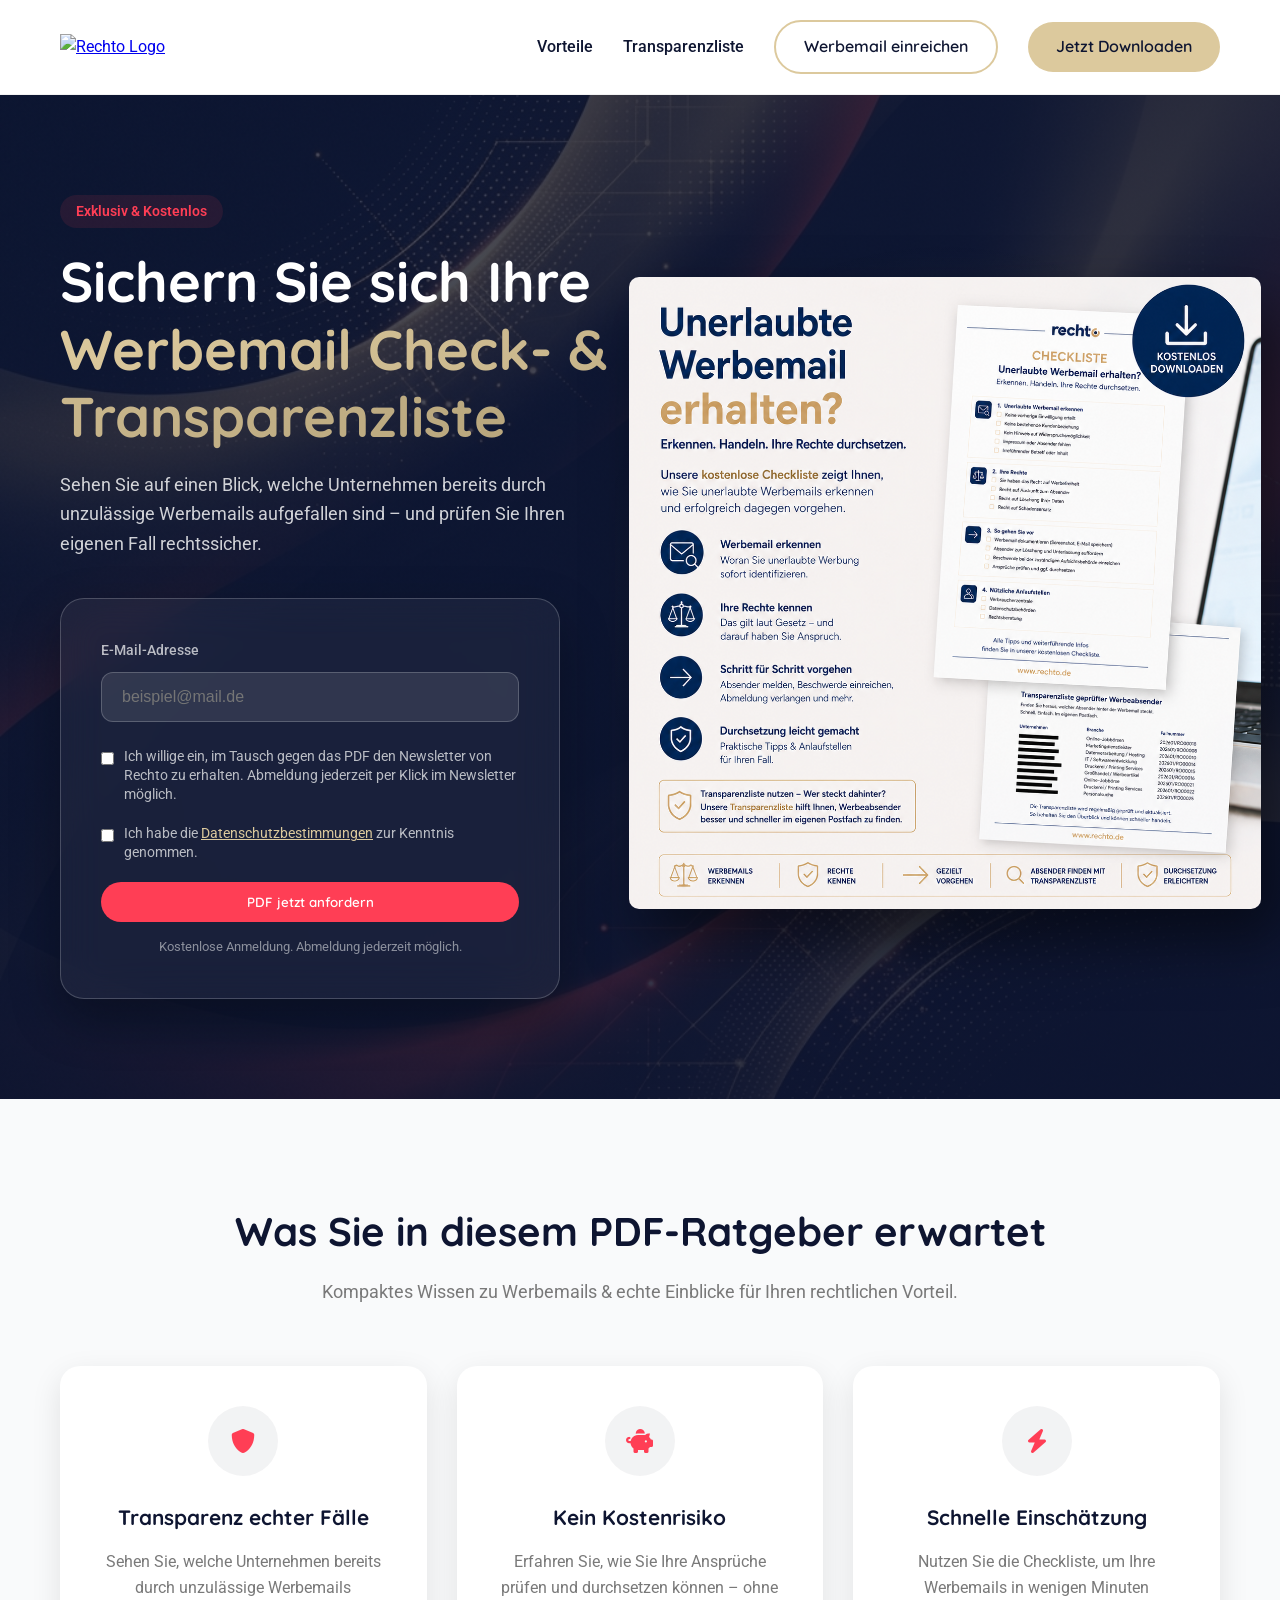
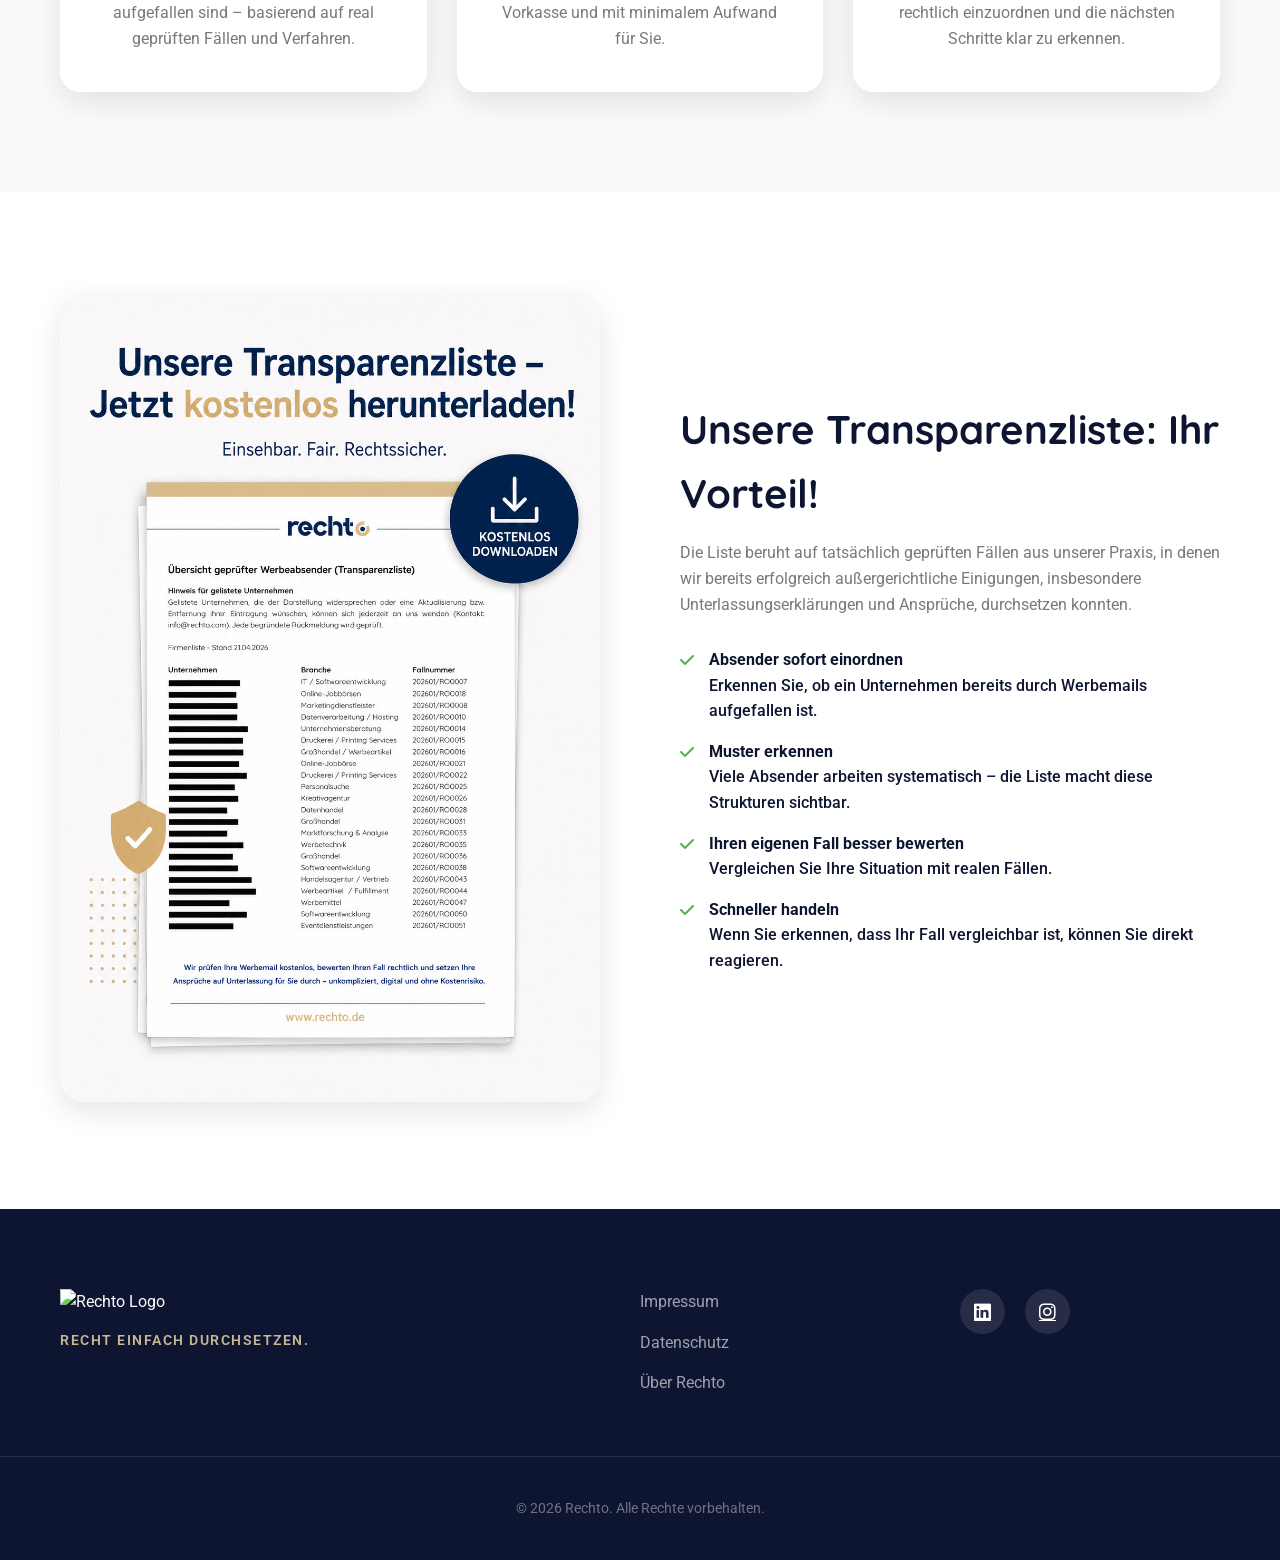
==== index.html @ 1e8a7e74 "feat: split privacy and newsletter opt-in checkboxes" ====
<!DOCTYPE html>
<html lang="de">
<head>
    <meta charset="UTF-8">
    <meta name="viewport" content="width=device-width, initial-scale=1.0">
    <title>Kostenloser PDF-Leitfaden | Rechto – Ihre Rechte sichern</title>
    <meta name="description" content="Melden Sie sich jetzt an und erhalten Sie unseren exklusiven PDF-Leitfaden kostenlos per E-Mail. Erfahren Sie alles über Ihre Rechte und wie Sie diese erfolgreich durchsetzen.">
    
    <!-- Fonts -->
    <link rel="preconnect" href="https://fonts.googleapis.com">
    <link rel="preconnect" href="https://fonts.gstatic.com" crossorigin>
    <link href="https://fonts.googleapis.com/css2?family=Quicksand:wght@400;500;600;700&family=Roboto:wght@300;400;500&display=swap" rel="stylesheet">
    
    <!-- CSS -->
    <link rel="stylesheet" href="style.css">
    
    <!-- Icons -->
    <link rel="stylesheet" href="https://cdnjs.cloudflare.com/ajax/libs/font-awesome/6.0.0/css/all.min.css">
</head>
<body>
    <header class="header">
        <div class="container header__container">
            <a href="https://rechto.de" class="logo">
                <img src="https://rechto.de/wp-content/uploads/2025/11/logo-rechto.png" alt="Rechto Logo">
            </a>
            <nav class="nav">
                <a href="#benefits" class="nav__link">Vorteile</a>
                <a href="#about" class="nav__link">Transparenzliste</a>
                <a href="https://rechto.de/spam-entschaedigung-pruefen/" class="btn btn--outline" target="_blank">Werbemail einreichen</a>
                <a href="#download" class="btn btn--primary">Jetzt Downloaden</a>
            </nav>
        </div>
    </header>

    <main>
        <!-- Hero Section -->
        <section class="hero" id="download">
            <div class="container hero__container">
                <div class="hero__content">
                    <span class="badge">Exklusiv & Kostenlos</span>
                    <h1 class="hero__title">Sichern Sie sich Ihre <span class="text-gradient">Werbemail Check- & Transparenzliste</span></h1>
                    <p class="hero__text">
                        Sehen Sie auf einen Blick, welche Unternehmen bereits durch unzulässige Werbemails aufgefallen sind – und prüfen Sie Ihren eigenen Fall rechtssicher.
                    </p>
                    
                    <!-- Form Container -->
                    <div class="form-card">
                        <iframe name="hidden_iframe" id="hidden_iframe" style="display:none;"></iframe>
                        <form id="custom-form" class="form" action="https://88cca040.sibforms.com/serve/[base64]" method="POST" target="hidden_iframe">
                            <div class="form__group">
                                <label for="custom-email" class="form__label">E-Mail-Adresse</label>
                                <input type="email" id="custom-email" name="EMAIL" class="form__input" placeholder="beispiel@mail.de" required>
                            </div>
                            <div class="form__group checkbox-group">
                                <input type="checkbox" id="custom-optin" name="OPT_IN" value="1" required>
                                <label for="custom-optin">Ich willige ein, im Tausch gegen das PDF den Newsletter von Rechto zu erhalten. Abmeldung jederzeit per Klick im Newsletter möglich.</label>
                            </div>
                            <div class="form__group checkbox-group">
                                <input type="checkbox" id="custom-privacy" name="PRIVACY" value="1" required>
                                <label for="custom-privacy">Ich habe die <a href="https://rechto.de/datenschutz/" target="_blank">Datenschutzbestimmungen</a> zur Kenntnis genommen.</label>
                            </div>
                            
                            <!-- Honeypot -->
                            <input type="text" name="email_address_check" value="" style="display:none;">
                            <input type="hidden" name="locale" value="de">
                            
                            <div class="form__footer">
                                <button type="submit" class="btn btn--secondary btn--block">PDF jetzt anfordern</button>
                                <p class="form__hint">Kostenlose Anmeldung. Abmeldung jederzeit möglich.</p>
                            </div>
                        </form>
                        
                        <div id="custom-success" class="form-success hidden">
                            <i class="fas fa-check-circle"></i>
                            <h3>Fast geschafft!</h3>
                            <p>Bitte bestätigen Sie Ihre E-Mail-Adresse in Ihrem Posteingang, um das PDF zu erhalten.</p>
                        </div>
                        <div id="custom-error" class="form-error hidden" style="color: #ff4d4d; text-align: center; margin-top: 15px;">
                            <p>Fehler bei der Anmeldung. Bitte versuchen Sie es erneut.</p>
                        </div>
                    </div>
                </div>
                
                <div class="hero__visual">
                    <div class="mockup-container">
                        <!-- Path to generated image -->
                        <img src="werbemail-entschaedigung.png" id="pdf-mockup-img" alt="PDF Leitfaden Mockup" class="mockup-img">
                        <div class="mockup-glow"></div>
                    </div>
                </div>
            </div>
        </section>

        <!-- Benefits Section -->
        <section class="benefits" id="benefits">
            <div class="container">
                <div class="section-header">
                    <h2 class="section-title">Was Sie in diesem PDF-Ratgeber erwartet</h2>
                    <p class="section-subtitle">Kompaktes Wissen zu Werbemails & echte Einblicke für Ihren rechtlichen Vorteil.</p>
                </div>
                
                <div class="benefits__grid">
                    <div class="benefit-card">
                        <div class="benefit-card__icon">
                            <i class="fas fa-shield-alt"></i>
                        </div>
                        <h3 class="benefit-card__title">Transparenz echter Fälle</h3>
                        <p class="benefit-card__text">Sehen Sie, welche Unternehmen bereits durch unzulässige Werbemails aufgefallen sind – basierend auf real geprüften Fällen und Verfahren.</p>
                    </div>
                    
                    <div class="benefit-card">
                        <div class="benefit-card__icon">
                            <i class="fas fa-piggy-bank"></i>
                        </div>
                        <h3 class="benefit-card__title">Kein Kostenrisiko</h3>
                        <p class="benefit-card__text">Erfahren Sie, wie Sie Ihre Ansprüche prüfen und durchsetzen können – ohne Vorkasse und mit minimalem Aufwand für Sie.</p>
                    </div>
                    
                    <div class="benefit-card">
                        <div class="benefit-card__icon">
                            <i class="fas fa-bolt"></i>
                        </div>
                        <h3 class="benefit-card__title">Schnelle Einschätzung</h3>
                        <p class="benefit-card__text">Nutzen Sie die Checkliste, um Ihre Werbemails in wenigen Minuten rechtlich einzuordnen und die nächsten Schritte klar zu erkennen.</p>
                    </div>
                </div>
            </div>
        </section>

        <!-- Trust Section -->
        <section class="trust" id="about">
            <div class="container trust__container">
                <div class="trust__image">
                    <img src="transparenzliste-werbemails.png" alt="Unsere Transparenzliste">
                </div>
                <div class="trust__content">
                    <h2 class="section-title">Unsere Transparenzliste: Ihr Vorteil!</h2>
                    <p>Die Liste beruht auf tatsächlich geprüften Fällen aus unserer Praxis, in denen wir bereits erfolgreich außergerichtliche Einigungen, insbesondere Unterlassungserklärungen und Ansprüche, durchsetzen konnten.</p>
                    <ul class="trust__list">
                        <li>
                            <i class="fas fa-check"></i>
                            <div>
                                <strong>Absender sofort einordnen</strong><br>
                                <span>Erkennen Sie, ob ein Unternehmen bereits durch Werbemails aufgefallen ist.</span>
                            </div>
                        </li>
                        <li>
                            <i class="fas fa-check"></i>
                            <div>
                                <strong>Muster erkennen</strong><br>
                                <span>Viele Absender arbeiten systematisch – die Liste macht diese Strukturen sichtbar.</span>
                            </div>
                        </li>
                        <li>
                            <i class="fas fa-check"></i>
                            <div>
                                <strong>Ihren eigenen Fall besser bewerten</strong><br>
                                <span>Vergleichen Sie Ihre Situation mit realen Fällen.</span>
                            </div>
                        </li>
                        <li>
                            <i class="fas fa-check"></i>
                            <div>
                                <strong>Schneller handeln</strong><br>
                                <span>Wenn Sie erkennen, dass Ihr Fall vergleichbar ist, können Sie direkt reagieren.</span>
                            </div>
                        </li>
                    </ul>
                </div>
            </div>
        </section>
    </main>

    <footer class="footer">
        <div class="container footer__container">
            <div class="footer__brand">
                <img src="https://rechto.de/wp-content/uploads/2025/11/logo-rechto.png" alt="Rechto Logo" class="footer__logo">
                <p>Recht einfach durchsetzen.</p>
            </div>
            <div class="footer__links">
                <a href="https://rechto.de/contact/" target="_blank">Impressum</a>
                <a href="https://rechto.de/datenschutz/" target="_blank">Datenschutz</a>
                <a href="https://rechto.de/about-us/" target="_blank">Über Rechto</a>
            </div>
            <div class="footer__social">
                <a href="#"><i class="fab fa-linkedin"></i></a>
                <a href="#"><i class="fab fa-instagram"></i></a>
            </div>
        </div>
        <div class="footer__bottom">
            <p>&copy; 2026 Rechto. Alle Rechte vorbehalten.</p>
        </div>
    </footer>

    <script src="main.js"></script>
</body>
</html>
---- style.css ----
:root {
    --primary-color: #0E1531;
    --secondary-color: #DCC99D;
    --accent-color: #FF3E55;
    --text-color: #797979;
    --text-light: #F8FAFC;
    --bg-light: #FFFFFF;
    --bg-dark: #0E1531;
    --glass-bg: rgba(255, 255, 255, 0.1);
    --glass-border: rgba(255, 255, 255, 0.2);
    --shadow: 0 10px 30px rgba(0, 0, 0, 0.1);
    --container-width: 1200px;
}

* {
    margin: 0;
    padding: 0;
    box-sizing: border-box;
}

body {
    font-family: 'Roboto', sans-serif;
    line-height: 1.6;
    color: var(--text-color);
    background-color: var(--bg-light);
    overflow-x: hidden;
}

h1, h2, h3, h4 {
    font-family: 'Quicksand', sans-serif;
    font-weight: 700;
    color: var(--primary-color);
}

.container {
    max-width: var(--container-width);
    margin: 0 auto;
    padding: 0 20px;
}

.hidden {
    display: none;
}

/* Typography Helpers */
.text-gradient {
    background: linear-gradient(135deg, var(--secondary-color), #b8a67d);
    -webkit-background-clip: text;
    background-clip: text;
    -webkit-text-fill-color: transparent;
}

/* Buttons */
.btn {
    display: inline-block;
    padding: 12px 28px;
    border-radius: 50px;
    font-family: 'Quicksand', sans-serif;
    font-weight: 600;
    text-decoration: none;
    transition: all 0.3s ease;
    cursor: pointer;
    border: none;
    text-align: center;
}

.btn--primary {
    background-color: var(--secondary-color);
    color: var(--primary-color);
}

.btn--primary:hover {
    background-color: #c9b489;
    transform: translateY(-2px);
    box-shadow: 0 5px 15px rgba(220, 201, 157, 0.4);
}

.btn--secondary {
    background-color: var(--accent-color);
    color: white;
}

.btn--secondary:hover {
    background-color: #e6374c;
    transform: translateY(-2px);
    box-shadow: 0 5px 15px rgba(255, 62, 85, 0.4);
}

.btn--outline {
    border: 2px solid var(--secondary-color);
    color: var(--primary-color);
}

.btn--outline:hover {
    background-color: var(--secondary-color);
    color: var(--primary-color);
}

.btn--block {
    display: block;
    width: 100%;
}

/* Badge */
.badge {
    display: inline-block;
    padding: 6px 16px;
    background-color: rgba(255, 62, 85, 0.1);
    color: var(--accent-color);
    border-radius: 20px;
    font-size: 0.85rem;
    font-weight: 600;
    margin-bottom: 20px;
}

/* Header */
.header {
    padding: 20px 0;
    position: sticky;
    top: 0;
    background: rgba(255, 255, 255, 0.9);
    backdrop-filter: blur(10px);
    z-index: 1000;
    border-bottom: 1px solid rgba(0, 0, 0, 0.05);
}

.header__container {
    display: flex;
    justify-content: space-between;
    align-items: center;
}

.logo img {
    height: 40px;
}

.nav {
    display: flex;
    align-items: center;
    gap: 30px;
}

.nav__link {
    text-decoration: none;
    color: var(--primary-color);
    font-weight: 500;
    transition: color 0.3s;
}

.nav__link:hover {
    color: var(--accent-color);
}

/* Hero Section */
.hero {
    padding: 100px 0;
    background-color: var(--bg-dark);
    background-image: url('assets/rechto_hero_bg_1776667033455.png');
    background-size: cover;
    background-position: center;
    position: relative;
    color: white;
    min-height: 80vh;
    display: flex;
    align-items: center;
}

.hero::before {
    content: '';
    position: absolute;
    top: 0;
    left: 0;
    width: 100%;
    height: 100%;
    background: radial-gradient(circle at top left, rgba(14, 21, 49, 0.7), rgba(14, 21, 49, 0.9));
}

.hero__container {
    position: relative;
    z-index: 1;
    display: grid;
    grid-template-columns: 1fr 1fr;
    gap: 60px;
    align-items: center;
}

.hero__title {
    font-size: 3.5rem;
    line-height: 1.2;
    margin-bottom: 20px;
    color: white;
}

.hero__text {
    font-size: 1.15rem;
    margin-bottom: 40px;
    color: rgba(255, 255, 255, 0.8);
    max-width: 600px;
}

/* Form Card */
.form-card {
    background: rgba(255, 255, 255, 0.05);
    backdrop-filter: blur(20px);
    border: 1px solid var(--glass-border);
    padding: 40px;
    border-radius: 24px;
    box-shadow: 0 20px 50px rgba(0, 0, 0, 0.3);
    max-width: 500px;
}

.form__group {
    margin-bottom: 25px;
}

.form__label {
    display: block;
    margin-bottom: 10px;
    font-size: 0.9rem;
    font-weight: 500;
    color: rgba(255, 255, 255, 0.7);
}

.form__input {
    width: 100%;
    padding: 15px 20px;
    background: rgba(255, 255, 255, 0.1);
    border: 1px solid rgba(255, 255, 255, 0.2);
    border-radius: 12px;
    color: white;
    font-size: 1rem;
    transition: all 0.3s;
}

.form__input:focus {
    outline: none;
    border-color: var(--secondary-color);
    background: rgba(255, 255, 255, 0.15);
}

.form__hint {
    margin-top: 15px;
    font-size: 0.8rem;
    color: rgba(255, 255, 255, 0.5);
    text-align: center;
}

.form__hint a {
    color: var(--secondary-color);
    text-decoration: none;
}

.checkbox-group {
    display: flex;
    align-items: flex-start;
    gap: 10px;
    margin-bottom: 20px;
}

.checkbox-group input {
    margin-top: 5px;
    cursor: pointer;
}

.checkbox-group label {
    font-size: 0.85rem;
    color: rgba(255, 255, 255, 0.7);
    line-height: 1.4;
    cursor: pointer;
}

.checkbox-group label a {
    color: var(--secondary-color);
    text-decoration: underline;
}

.form-success {
    text-align: center;
    padding: 20px 0;
}

.form-success i {
    font-size: 4rem;
    color: #4BB543;
    margin-bottom: 20px;
}

.form-success h3 {
    color: white;
    margin-bottom: 10px;
}

/* Visual Mockup */
.hero__visual {
    position: relative;
}

.mockup-container {
    position: relative;
    perspective: 1000px;
}

.mockup-img {
    width: 115%;
    max-width: none;
    margin-left: -7.5%;
    height: auto;
    border-radius: 10px;
    box-shadow: 20px 30px 60px rgba(0, 0, 0, 0.5);
    transform: translateZ(0);
    transform-origin: center;
    transition: transform 0.5s ease, box-shadow 0.5s ease;
    backface-visibility: hidden;
    image-rendering: -webkit-optimize-contrast;
}

.mockup-container:hover .mockup-img {
    transform: scale(1.05) translateZ(0);
    box-shadow: 25px 35px 70px rgba(0, 0, 0, 0.6);
}

.mockup-glow {
    position: absolute;
    top: 50%;
    left: 50%;
    transform: translate(-50%, -50%);
    width: 120%;
    height: 120%;
    background: radial-gradient(circle, rgba(220, 201, 157, 0.15) 0%, transparent 70%);
    z-index: -1;
}

/* Benefits Section */
.benefits {
    padding: 100px 0;
    background-color: #F9FAFB;
}

.section-header {
    text-align: center;
    margin-bottom: 60px;
}

.section-title {
    font-size: 2.5rem;
    margin-bottom: 15px;
}

.section-subtitle {
    font-size: 1.1rem;
    color: var(--text-color);
}

.benefits__grid {
    display: grid;
    grid-template-columns: repeat(3, 1fr);
    gap: 30px;
}

.benefit-card {
    background: white;
    padding: 40px;
    border-radius: 20px;
    box-shadow: var(--shadow);
    transition: transform 0.3s;
    text-align: center;
}

.benefit-card:hover {
    transform: translateY(-10px);
}

.benefit-card__icon {
    width: 70px;
    height: 70px;
    background: rgba(14, 21, 49, 0.05);
    border-radius: 50%;
    display: flex;
    align-items: center;
    justify-content: center;
    margin: 0 auto 25px;
    font-size: 1.5rem;
    color: var(--accent-color);
}

.benefit-card__title {
    margin-bottom: 15px;
    font-size: 1.3rem;
}

/* Trust Section */
.trust {
    padding: 100px 0;
}

.trust__container {
    display: grid;
    grid-template-columns: 1fr 1fr;
    gap: 80px;
    align-items: center;
}

.trust__image img {
    width: 100%;
    border-radius: 24px;
    box-shadow: var(--shadow);
    image-rendering: -webkit-optimize-contrast;
    transform: translateZ(0);
    backface-visibility: hidden;
}

.trust__list {
    list-style: none;
    margin: 30px 0;
}

.trust__list li {
    margin-bottom: 15px;
    display: flex;
    align-items: flex-start;
    gap: 15px;
    font-weight: 500;
    color: var(--primary-color);
}

.trust__list i {
    color: #4BB543;
    margin-top: 5px;
}

/* Footer */
.footer {
    background: var(--bg-dark);
    color: white;
    padding: 80px 0 40px;
}

.footer__container {
    display: grid;
    grid-template-columns: 2fr 1fr 1fr;
    gap: 60px;
    margin-bottom: 60px;
}

.footer__logo {
    height: 45px;
    margin-bottom: 15px;
    filter: brightness(1.2); /* Dezent aufhellen für dunklen Hintergrund */
}

.footer__brand p {
    color: var(--secondary-color);
    font-size: 0.85rem;
    text-transform: uppercase;
    letter-spacing: 1.5px;
    font-weight: 600;
    opacity: 0.9;
}

.footer__links {
    display: flex;
    flex-direction: column;
    gap: 15px;
}

.footer__links a {
    color: rgba(255, 255, 255, 0.6);
    text-decoration: none;
    transition: color 0.3s;
}

.footer__links a:hover {
    color: var(--secondary-color);
}

.footer__social {
    display: flex;
    gap: 20px;
}

.footer__social a {
    width: 45px;
    height: 45px;
    background: rgba(255, 255, 255, 0.1);
    border-radius: 50%;
    display: flex;
    align-items: center;
    justify-content: center;
    color: white;
    font-size: 1.2rem;
    transition: all 0.3s;
}

.footer__social a:hover {
    background: var(--secondary-color);
    color: var(--primary-color);
    transform: translateY(-5px);
}

.footer__bottom {
    border-top: 1px solid rgba(255, 255, 255, 0.1);
    padding-top: 40px;
    text-align: center;
    font-size: 0.9rem;
    color: rgba(255, 255, 255, 0.4);
}

/* Responsive */
@media (max-width: 1024px) {
    .hero__title {
        font-size: 2.8rem;
    }
    .hero__container, .trust__container {
        grid-template-columns: 1fr;
        gap: 40px;
    }
    .hero__content {
        text-align: center;
    }
    .hero__text {
        margin: 0 auto 40px;
    }
    .form-card {
        margin: 0 auto;
    }
    .hero__visual {
        max-width: 400px;
        margin: 0 auto;
    }
}

@media (max-width: 768px) {
    .nav {
        display: none;
    }
    .benefits__grid {
        grid-template-columns: 1fr;
    }
    .footer__container {
        grid-template-columns: 1fr;
        gap: 40px;
    }
}
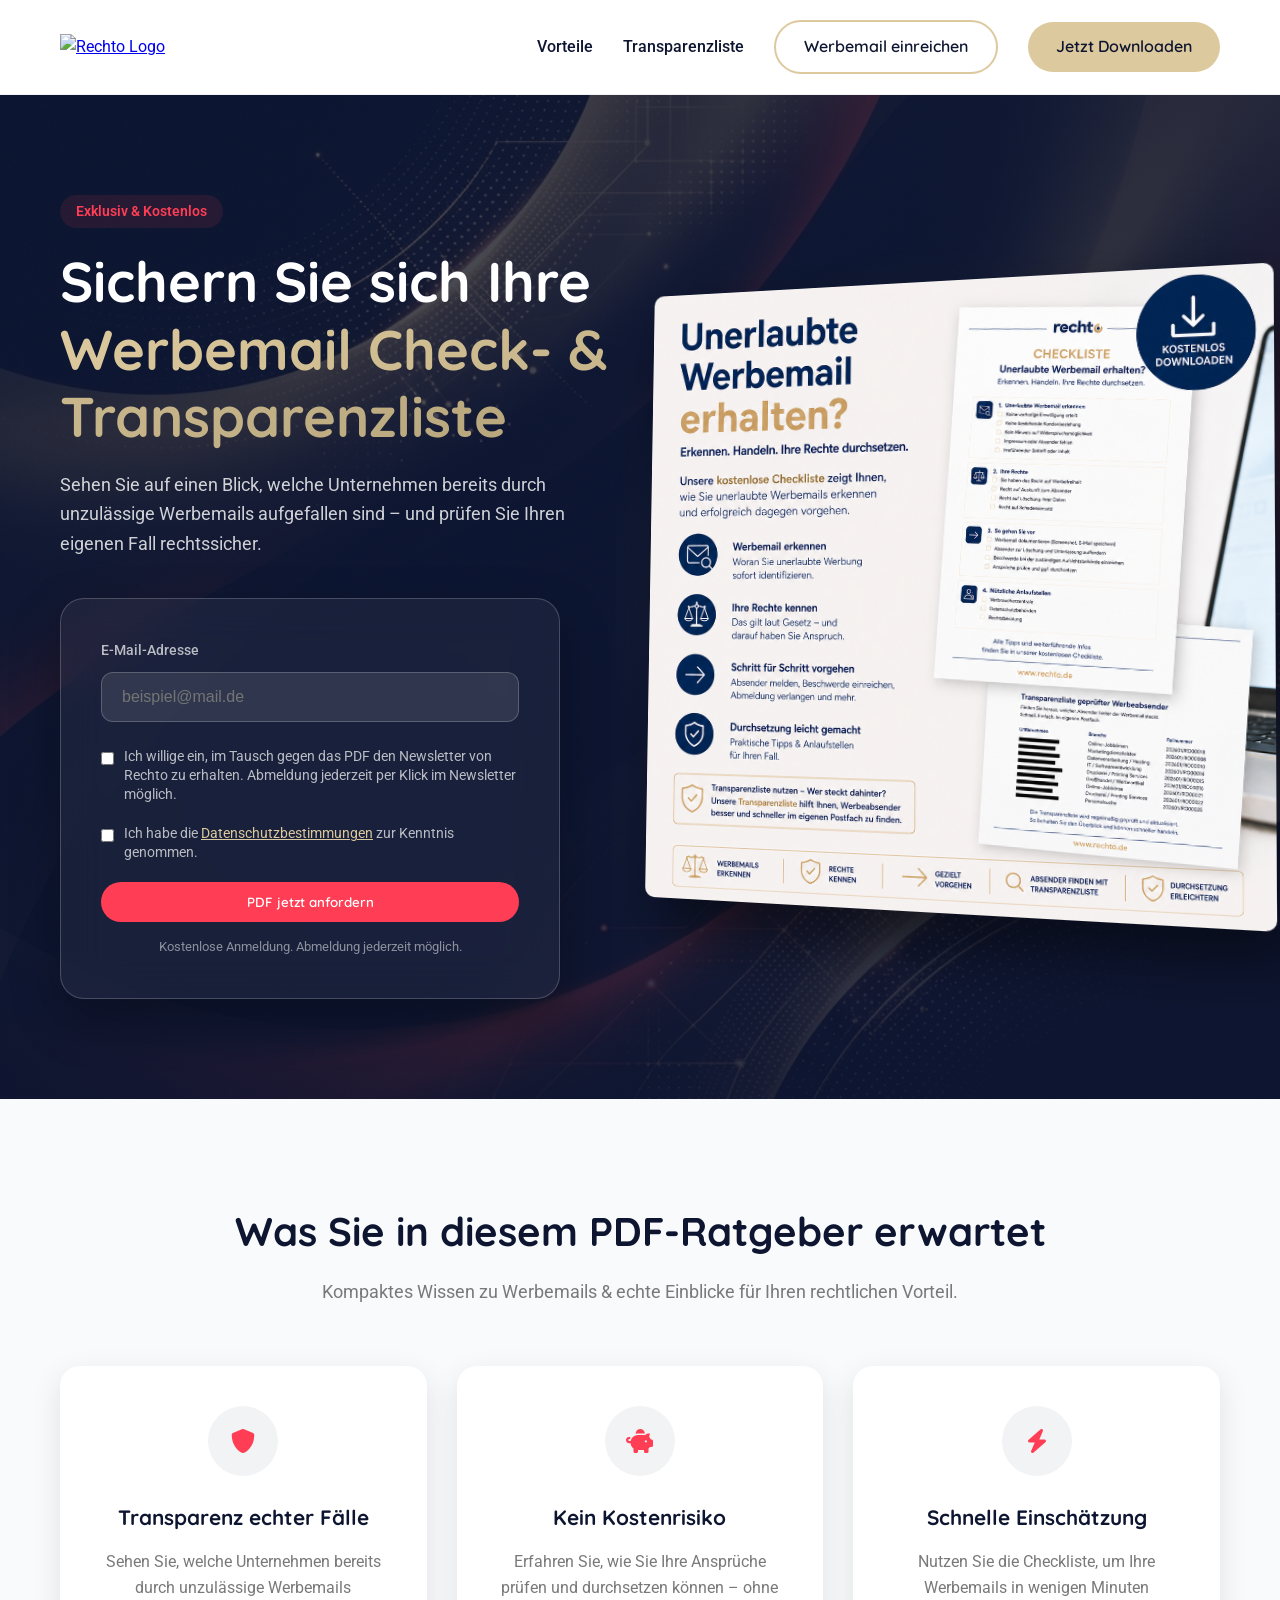
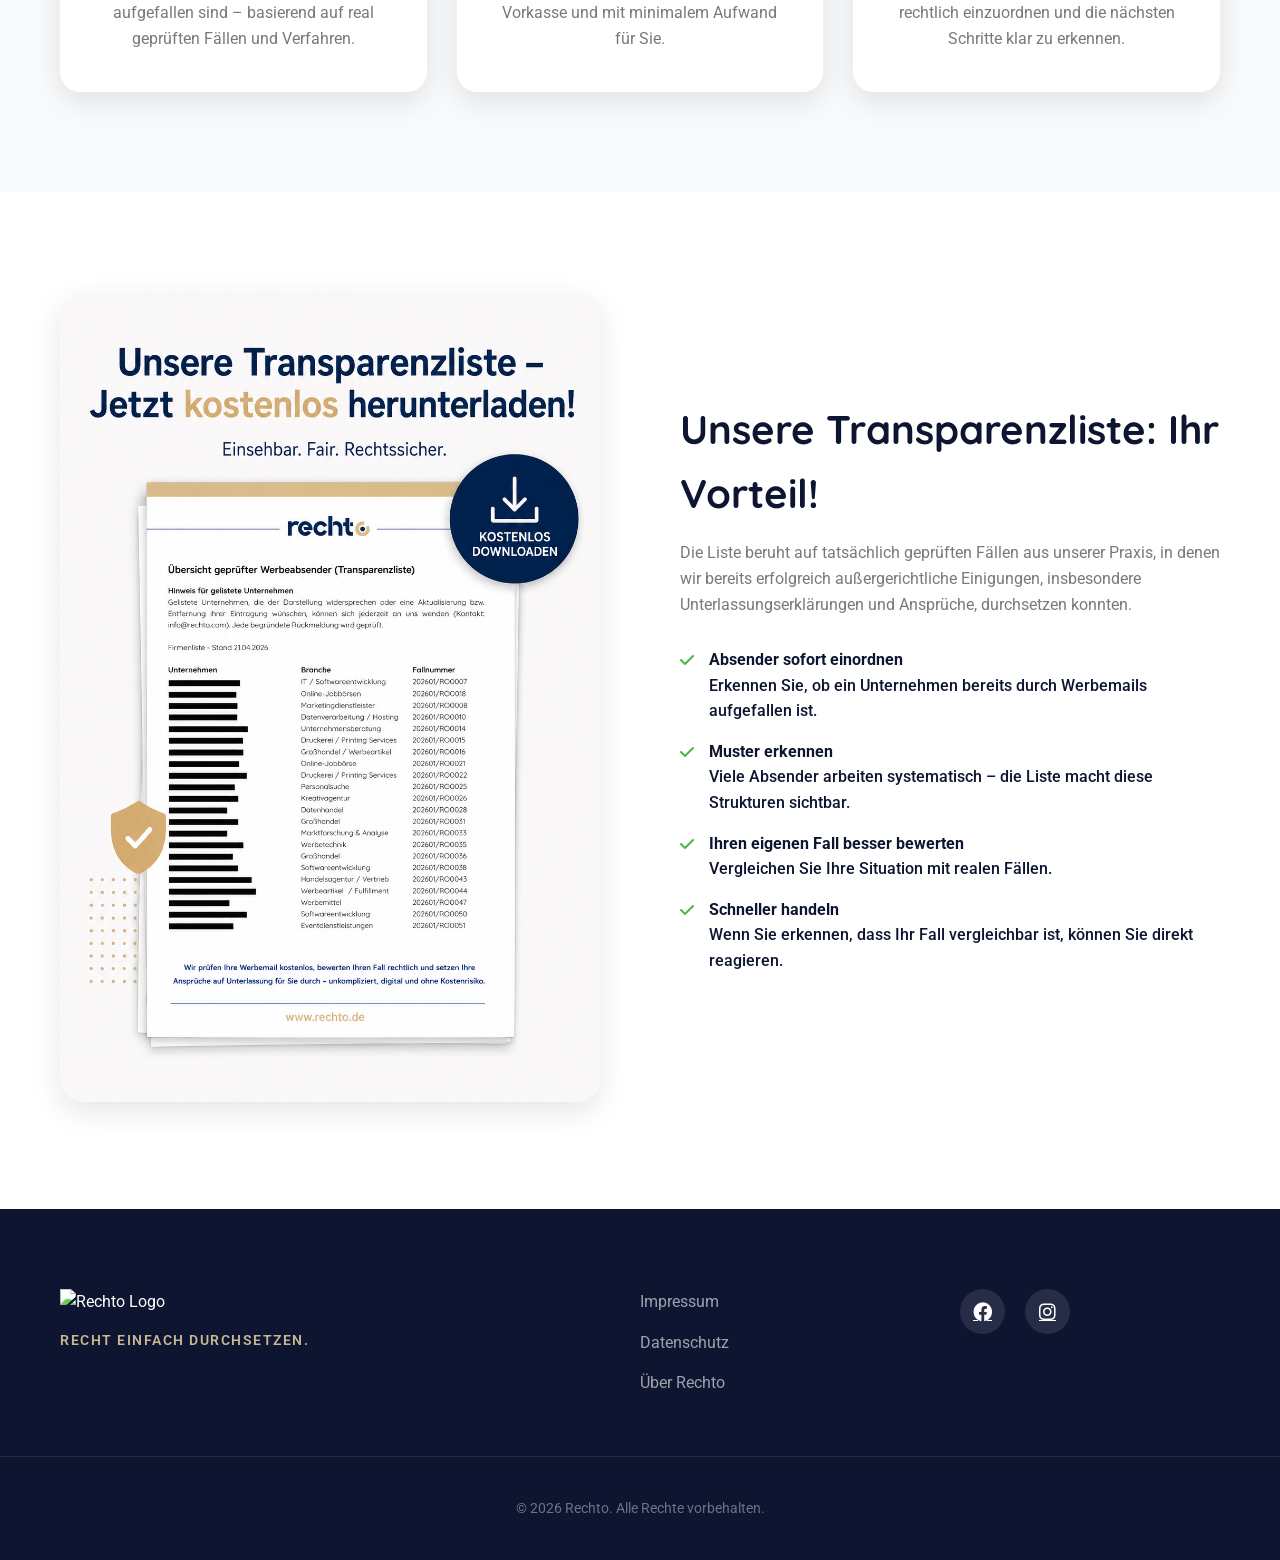
==== commit 8d009ca2: "feat: update social media links to facebook and instagram" ====
--- a/index.html
+++ b/index.html
@@ -4,7 +4,7 @@
     <meta charset="UTF-8">
     <meta name="viewport" content="width=device-width, initial-scale=1.0">
     <title>Kostenloser PDF-Leitfaden | Rechto – Ihre Rechte sichern</title>
-    <meta name="description" content="Melden Sie sich jetzt an und erhalten Sie unseren exklusiven PDF-Leitfaden kostenlos per E-Mail. Erfahren Sie alles über Ihre Rechte und wie Sie diese erfolgreich durchsetzen.">
+    <meta name="description" content="Kostenlose Checkliste & Transparenzliste zu unzulässigen Werbemails im B2B – jetzt herunterladen">
     
     <!-- Fonts -->
     <link rel="preconnect" href="https://fonts.googleapis.com">
@@ -183,8 +183,8 @@
                 <a href="https://rechto.de/about-us/" target="_blank">Über Rechto</a>
             </div>
             <div class="footer__social">
-                <a href="#"><i class="fab fa-linkedin"></i></a>
-                <a href="#"><i class="fab fa-instagram"></i></a>
+                <a href="https://www.facebook.com/people/Rechtode/61587501976251/" target="_blank"><i class="fab fa-facebook"></i></a>
+                <a href="https://www.instagram.com/rechto.de?igsh=bHFzbHFyeDd4MW55&amp;utm_source=qr" target="_blank"><i class="fab fa-instagram"></i></a>
             </div>
         </div>
         <div class="footer__bottom">
--- a/style.css
+++ b/style.css
@@ -307,7 +307,7 @@
     height: auto;
     border-radius: 10px;
     box-shadow: 20px 30px 60px rgba(0, 0, 0, 0.5);
-    transform: translateZ(0);
+    transform: rotateY(-10deg) rotateX(2deg) translateZ(0);
     transform-origin: center;
     transition: transform 0.5s ease, box-shadow 0.5s ease;
     backface-visibility: hidden;
@@ -315,7 +315,7 @@
 }
 
 .mockup-container:hover .mockup-img {
-    transform: scale(1.05) translateZ(0);
+    transform: rotateY(0deg) rotateX(0deg) translateZ(0);
     box-shadow: 25px 35px 70px rgba(0, 0, 0, 0.6);
 }
 
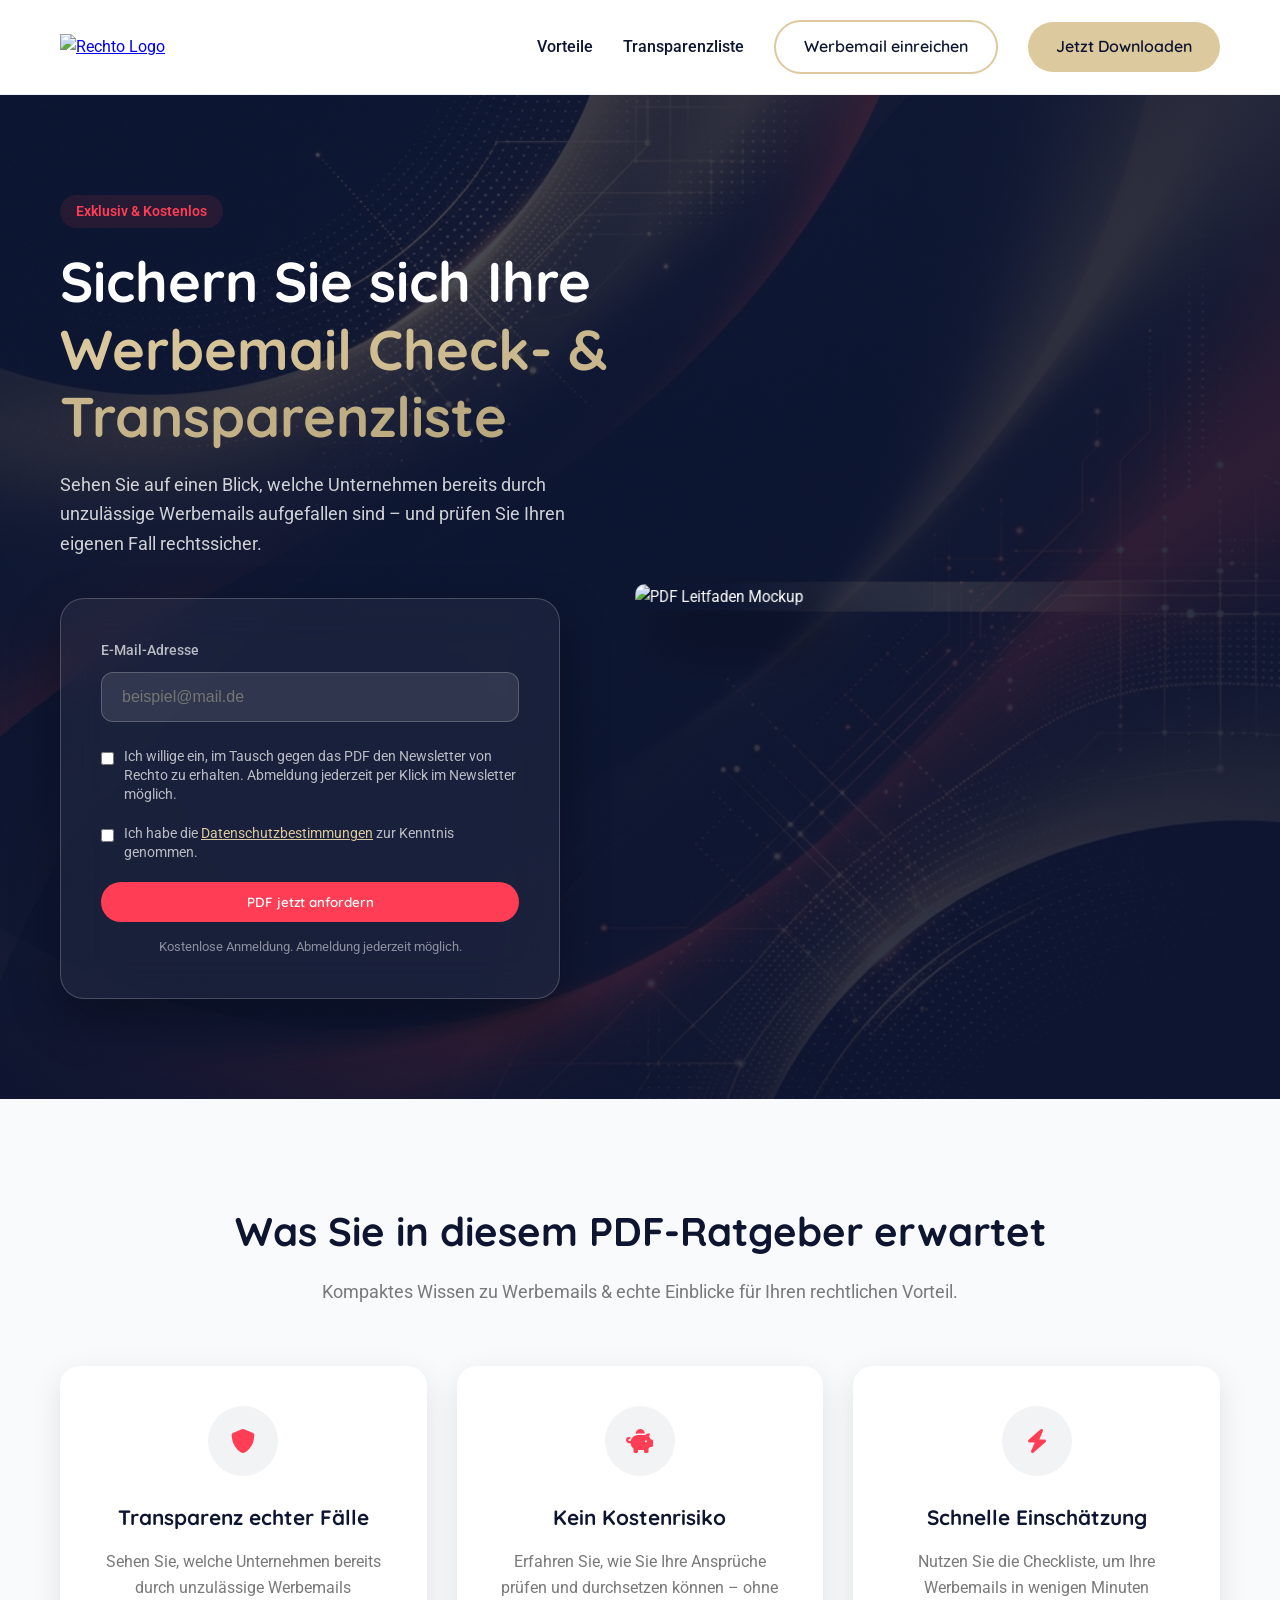
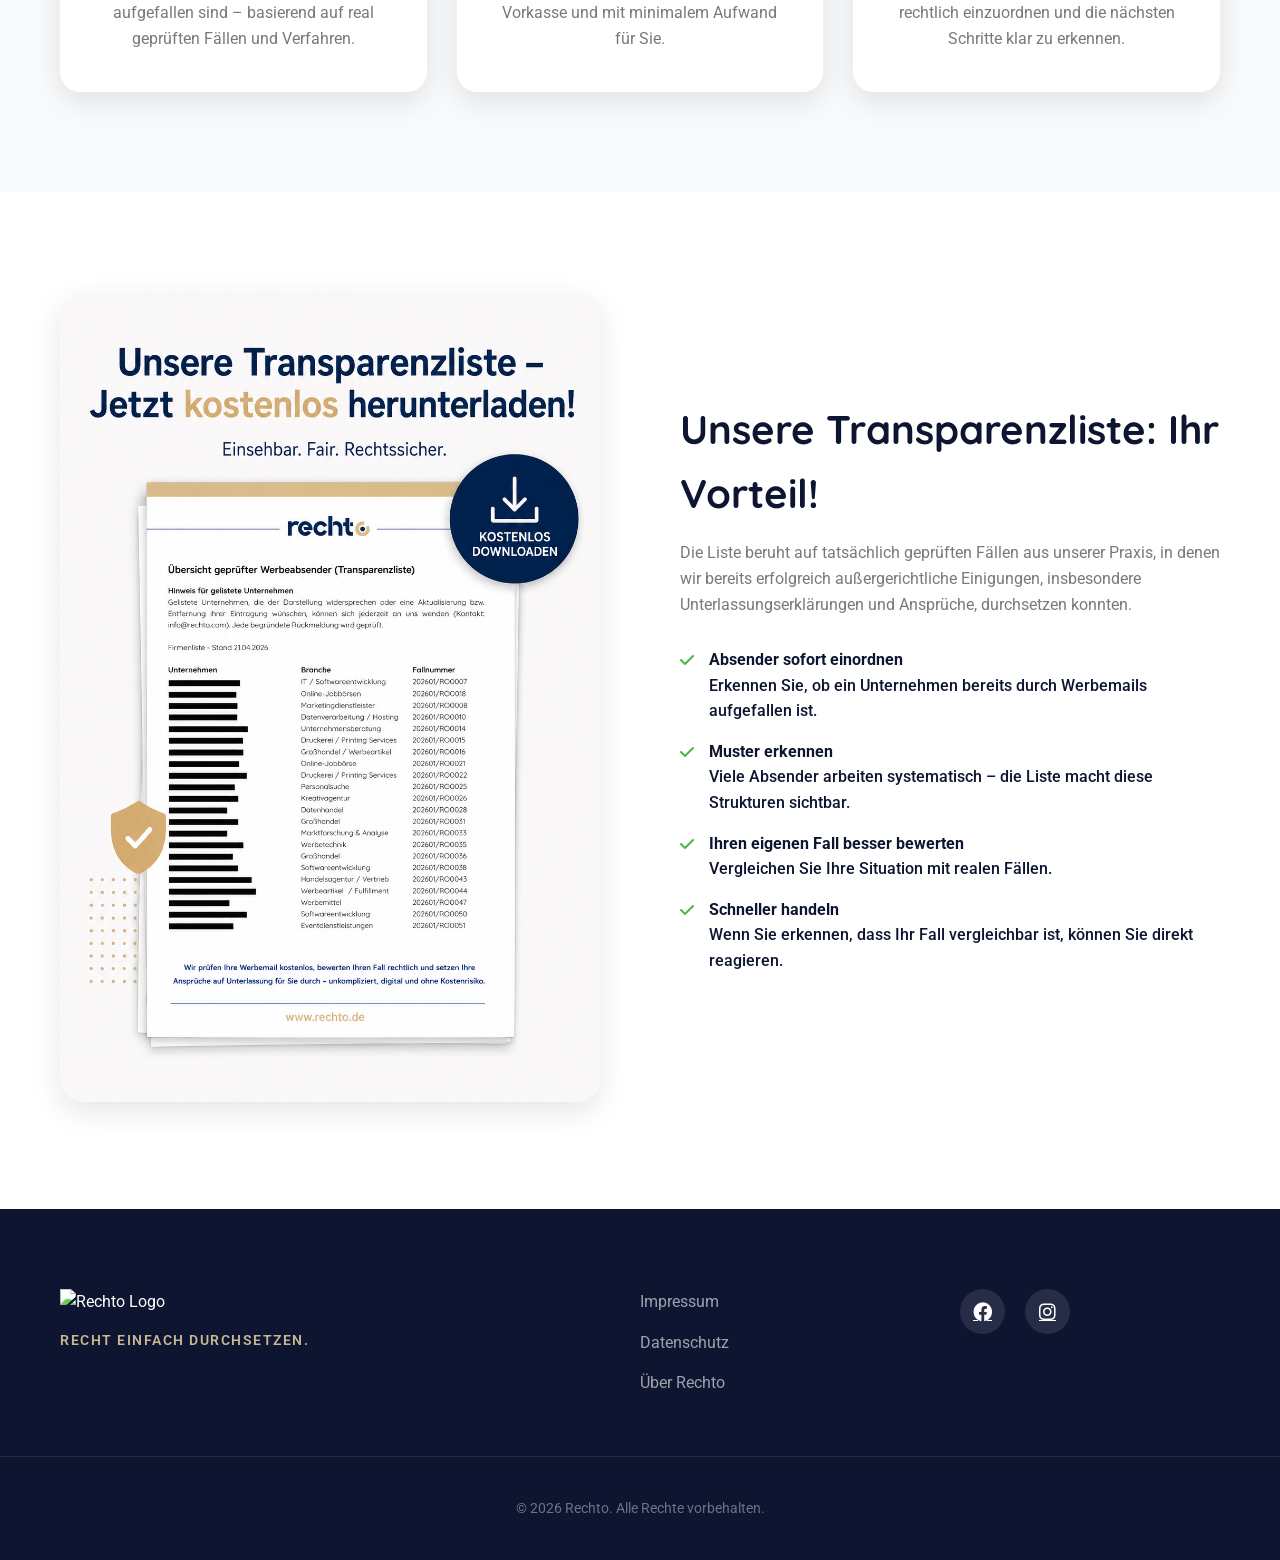
==== commit 89b1dd86: "style: replace hero image with header-werbemail.png" ====
--- a/index.html
+++ b/index.html
@@ -84,7 +84,7 @@
                 <div class="hero__visual">
                     <div class="mockup-container">
                         <!-- Path to generated image -->
-                        <img src="werbemail-entschaedigung.png" id="pdf-mockup-img" alt="PDF Leitfaden Mockup" class="mockup-img">
+                        <img src="header-werbemail.png" id="pdf-mockup-img" alt="PDF Leitfaden Mockup" class="mockup-img">
                         <div class="mockup-glow"></div>
                     </div>
                 </div>
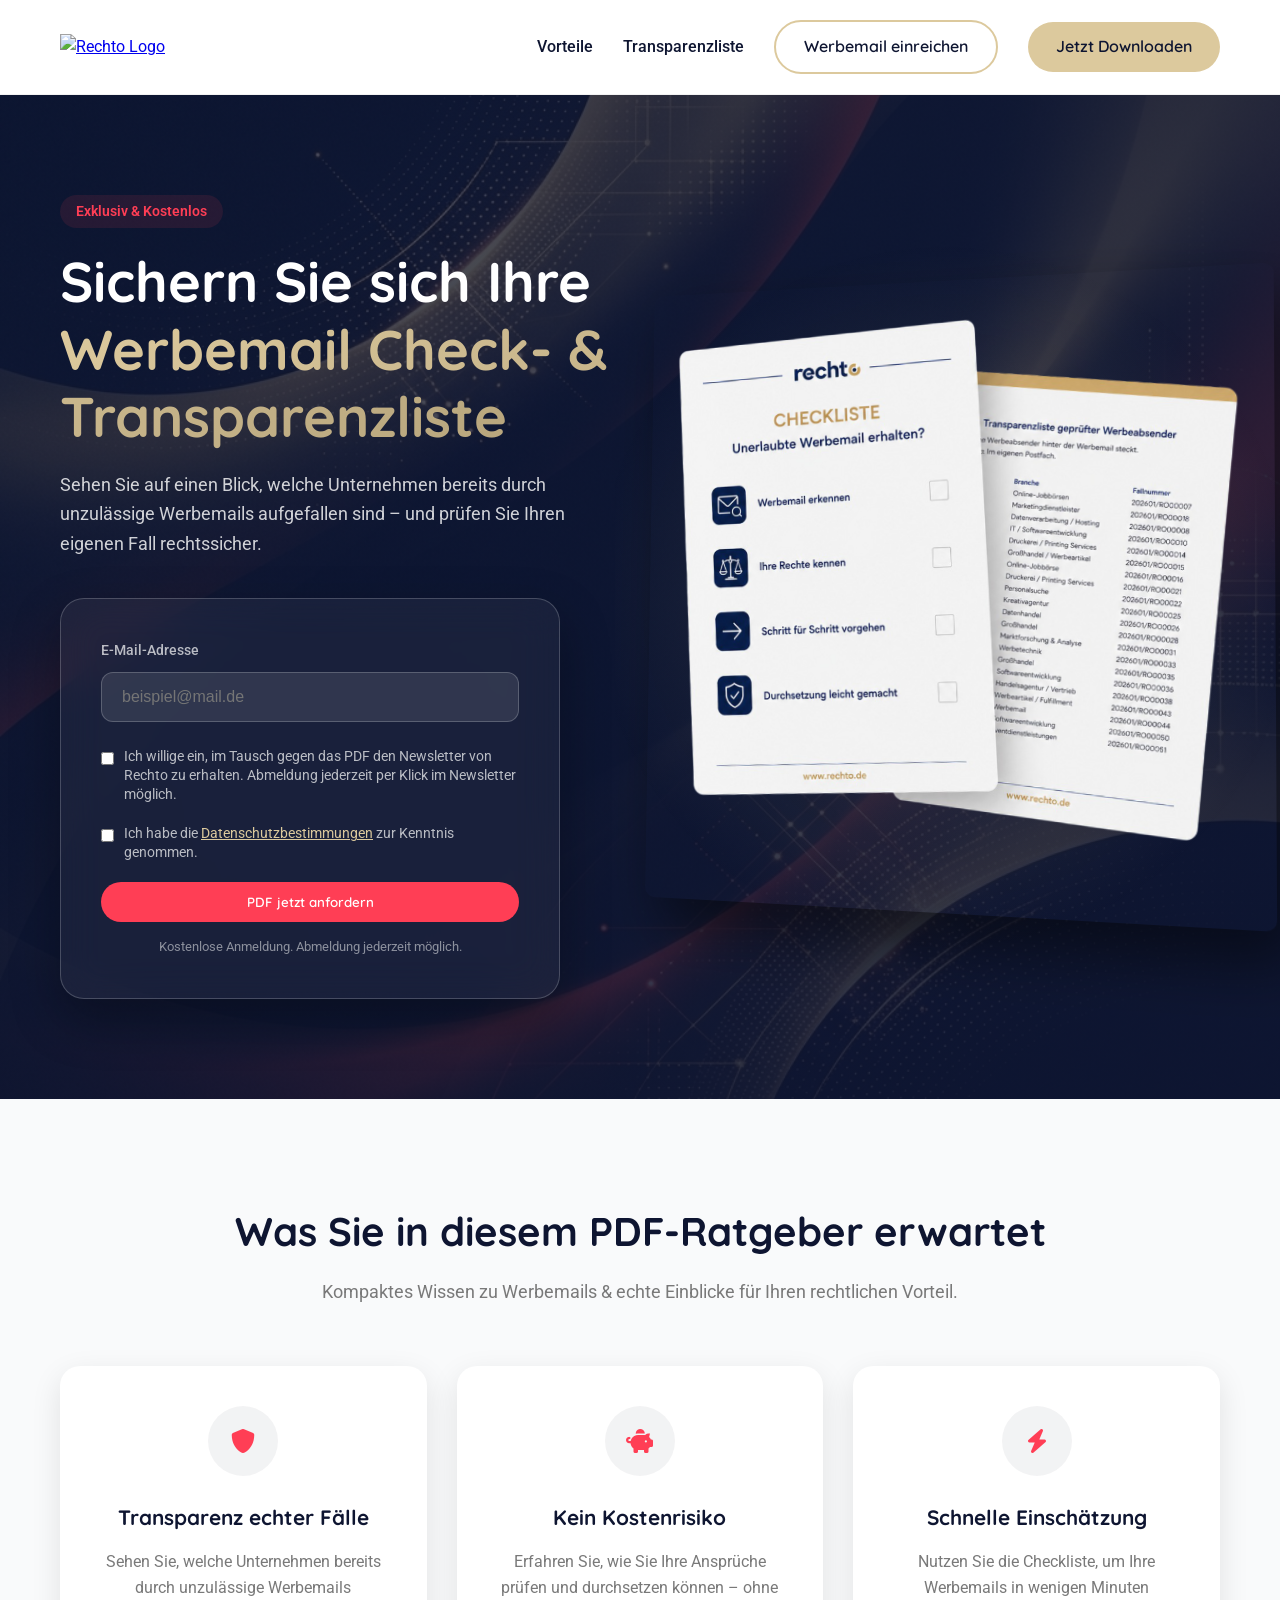
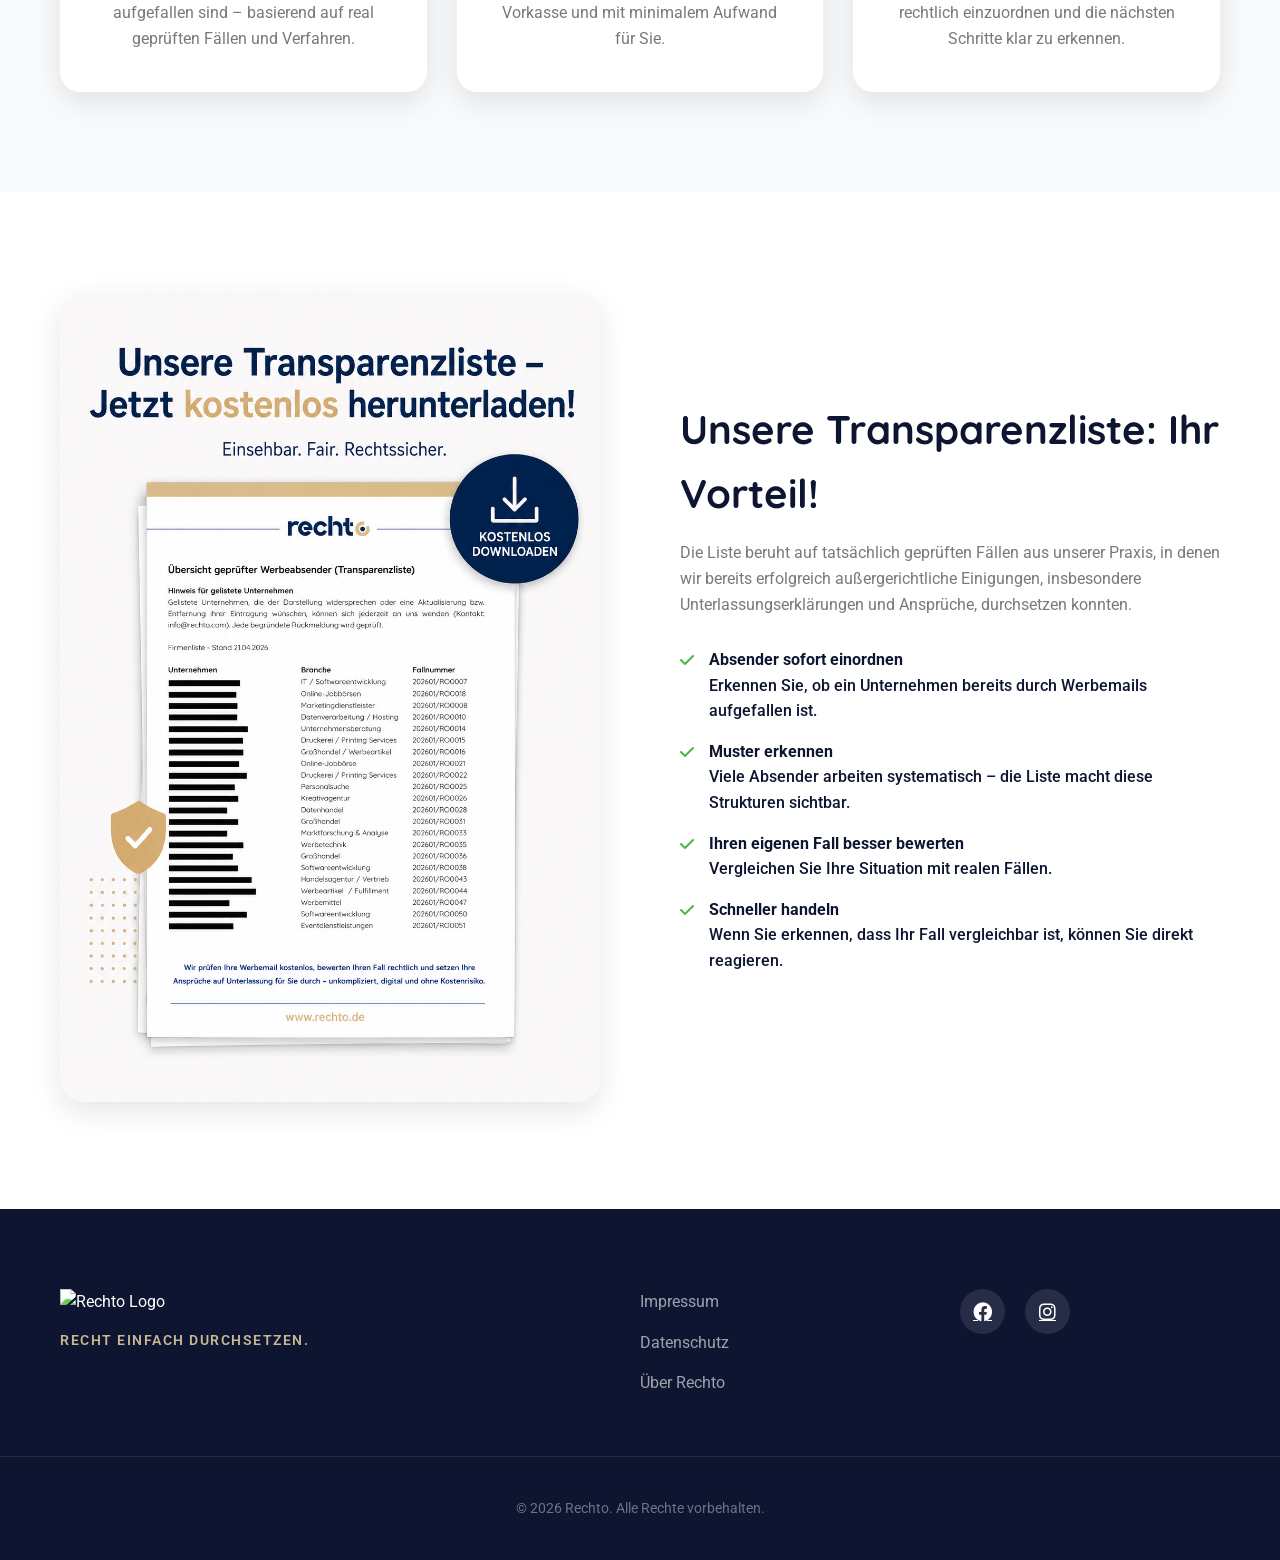
==== commit 57ff0474: "style: replace hero image with header-werbemail-b2b.png" ====
--- a/index.html
+++ b/index.html
@@ -84,7 +84,7 @@
                 <div class="hero__visual">
                     <div class="mockup-container">
                         <!-- Path to generated image -->
-                        <img src="header-werbemail.png" id="pdf-mockup-img" alt="PDF Leitfaden Mockup" class="mockup-img">
+                        <img src="header-werbemail-b2b.png" id="pdf-mockup-img" alt="PDF Leitfaden Mockup" class="mockup-img">
                         <div class="mockup-glow"></div>
                     </div>
                 </div>
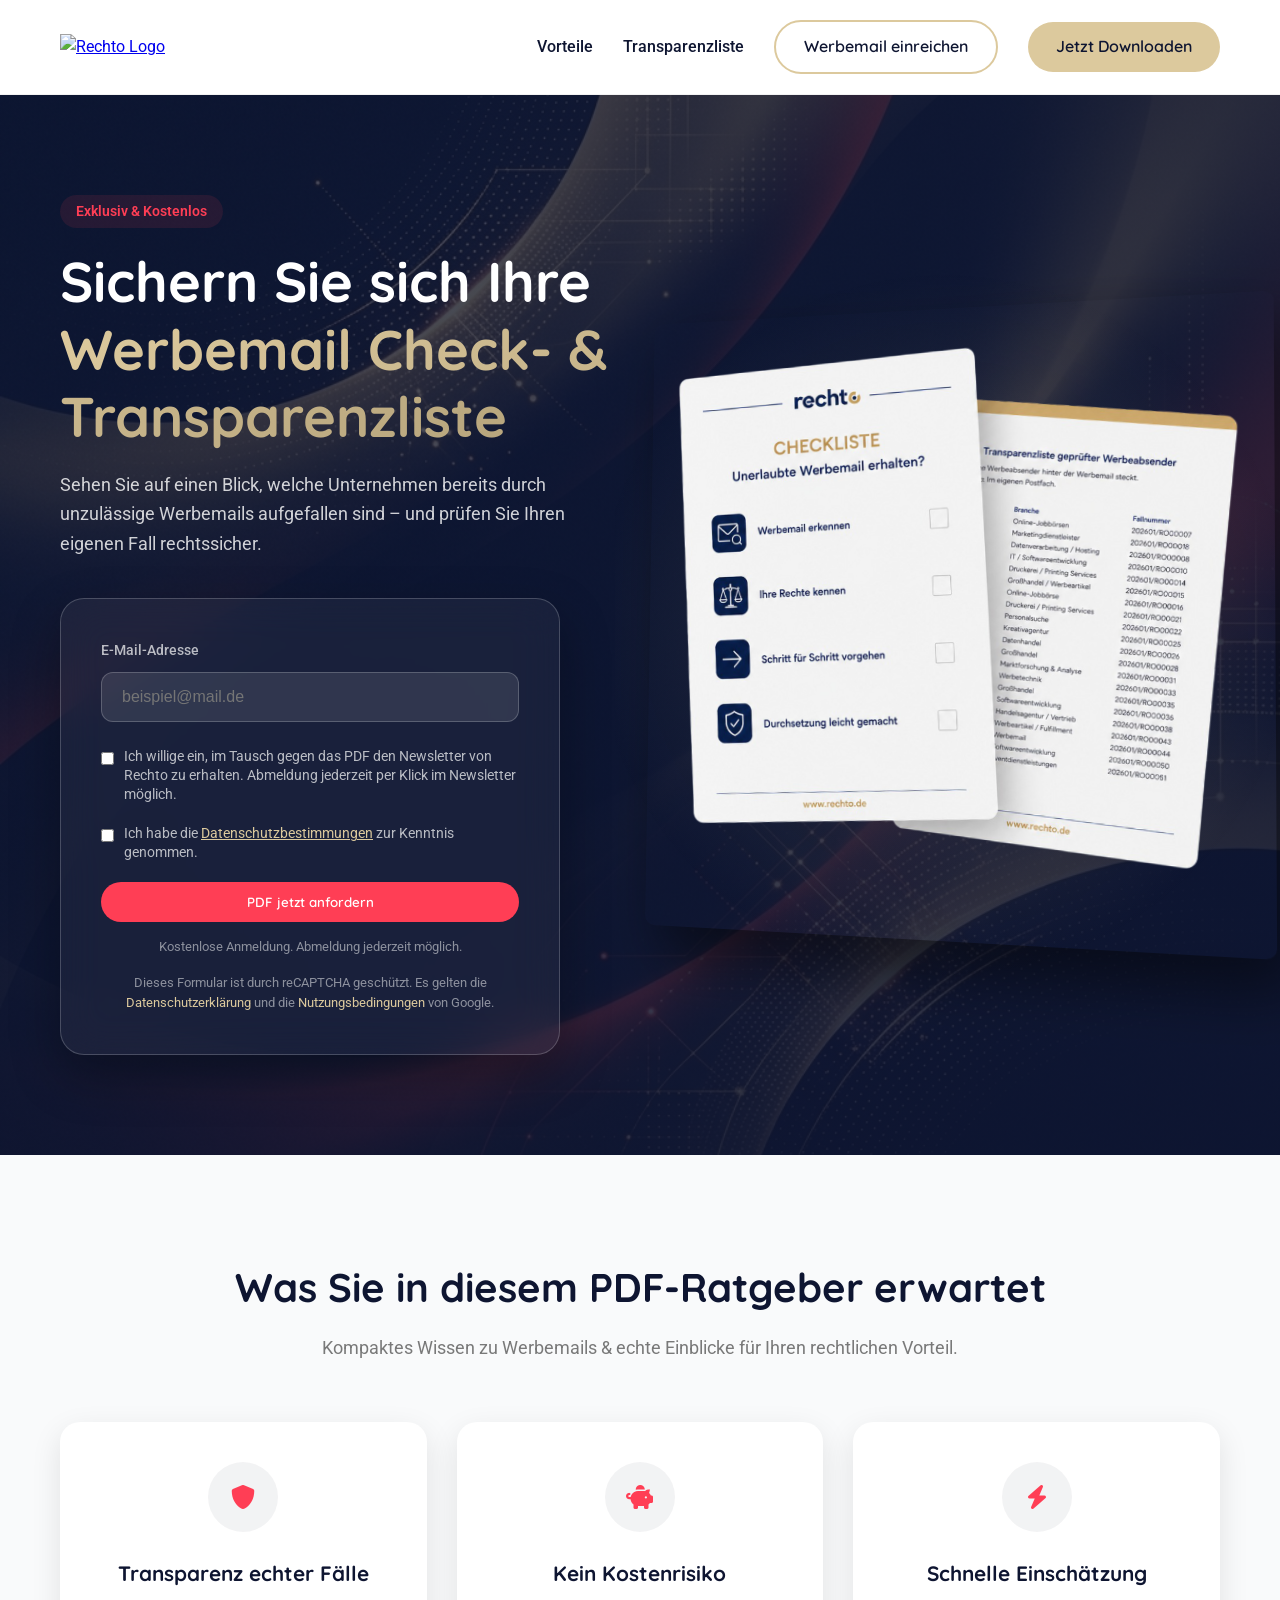
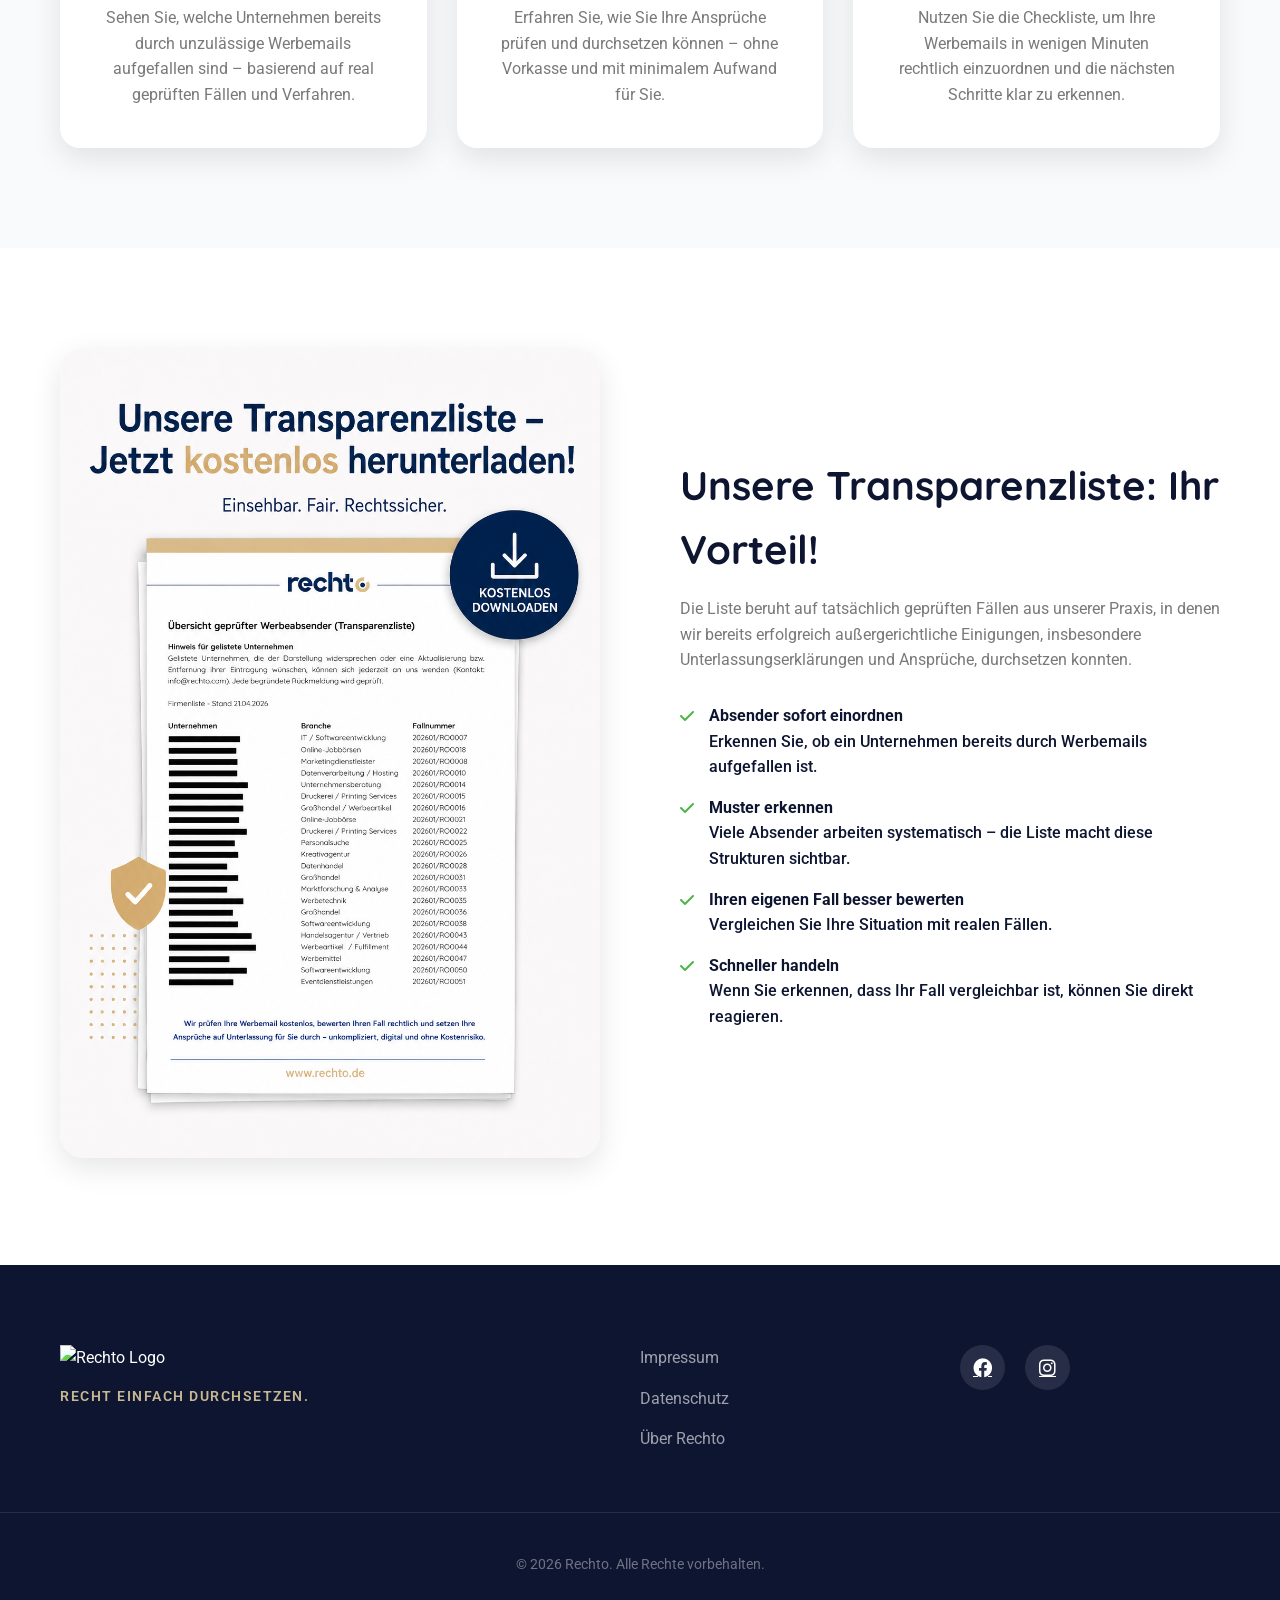
==== commit 5923b1da: "style: replace floating reCAPTCHA badge with inline disclosure text The default badge floats fixed b" ====
--- a/index.html
+++ b/index.html
@@ -65,8 +65,13 @@
                             <input type="hidden" name="locale" value="de">
                             
                             <div class="form__footer">
-                                <button type="submit" class="btn btn--secondary btn--block">PDF jetzt anfordern</button>
+                                <button type="submit"
+                                        class="btn btn--secondary btn--block g-recaptcha"
+                                        data-sitekey="6LcY-kktAAAAAKjmZCWdNloAGhoPLWPDydNkkG37"
+                                        data-size="invisible"
+                                        data-callback="onRecaptchaSuccess">PDF jetzt anfordern</button>
                                 <p class="form__hint">Kostenlose Anmeldung. Abmeldung jederzeit möglich.</p>
+                                <p class="form__hint">Dieses Formular ist durch reCAPTCHA geschützt. Es gelten die <a href="https://policies.google.com/privacy" target="_blank">Datenschutzerklärung</a> und die <a href="https://policies.google.com/terms" target="_blank">Nutzungsbedingungen</a> von Google.</p>
                             </div>
                         </form>
                         
@@ -193,5 +198,6 @@
     </footer>
 
     <script src="main.js"></script>
+    <script src="https://www.google.com/recaptcha/api.js?hl=de" async defer></script>
 </body>
 </html>
--- a/style.css
+++ b/style.css
@@ -250,6 +250,13 @@
     text-decoration: none;
 }
 
+/* Google requires the reCAPTCHA badge OR an equivalent text disclosure
+   (used above) to remain visible - since we show the text, hide the
+   floating badge that otherwise overlaps other page content. */
+.grecaptcha-badge {
+    visibility: hidden;
+}
+
 .checkbox-group {
     display: flex;
     align-items: flex-start;
